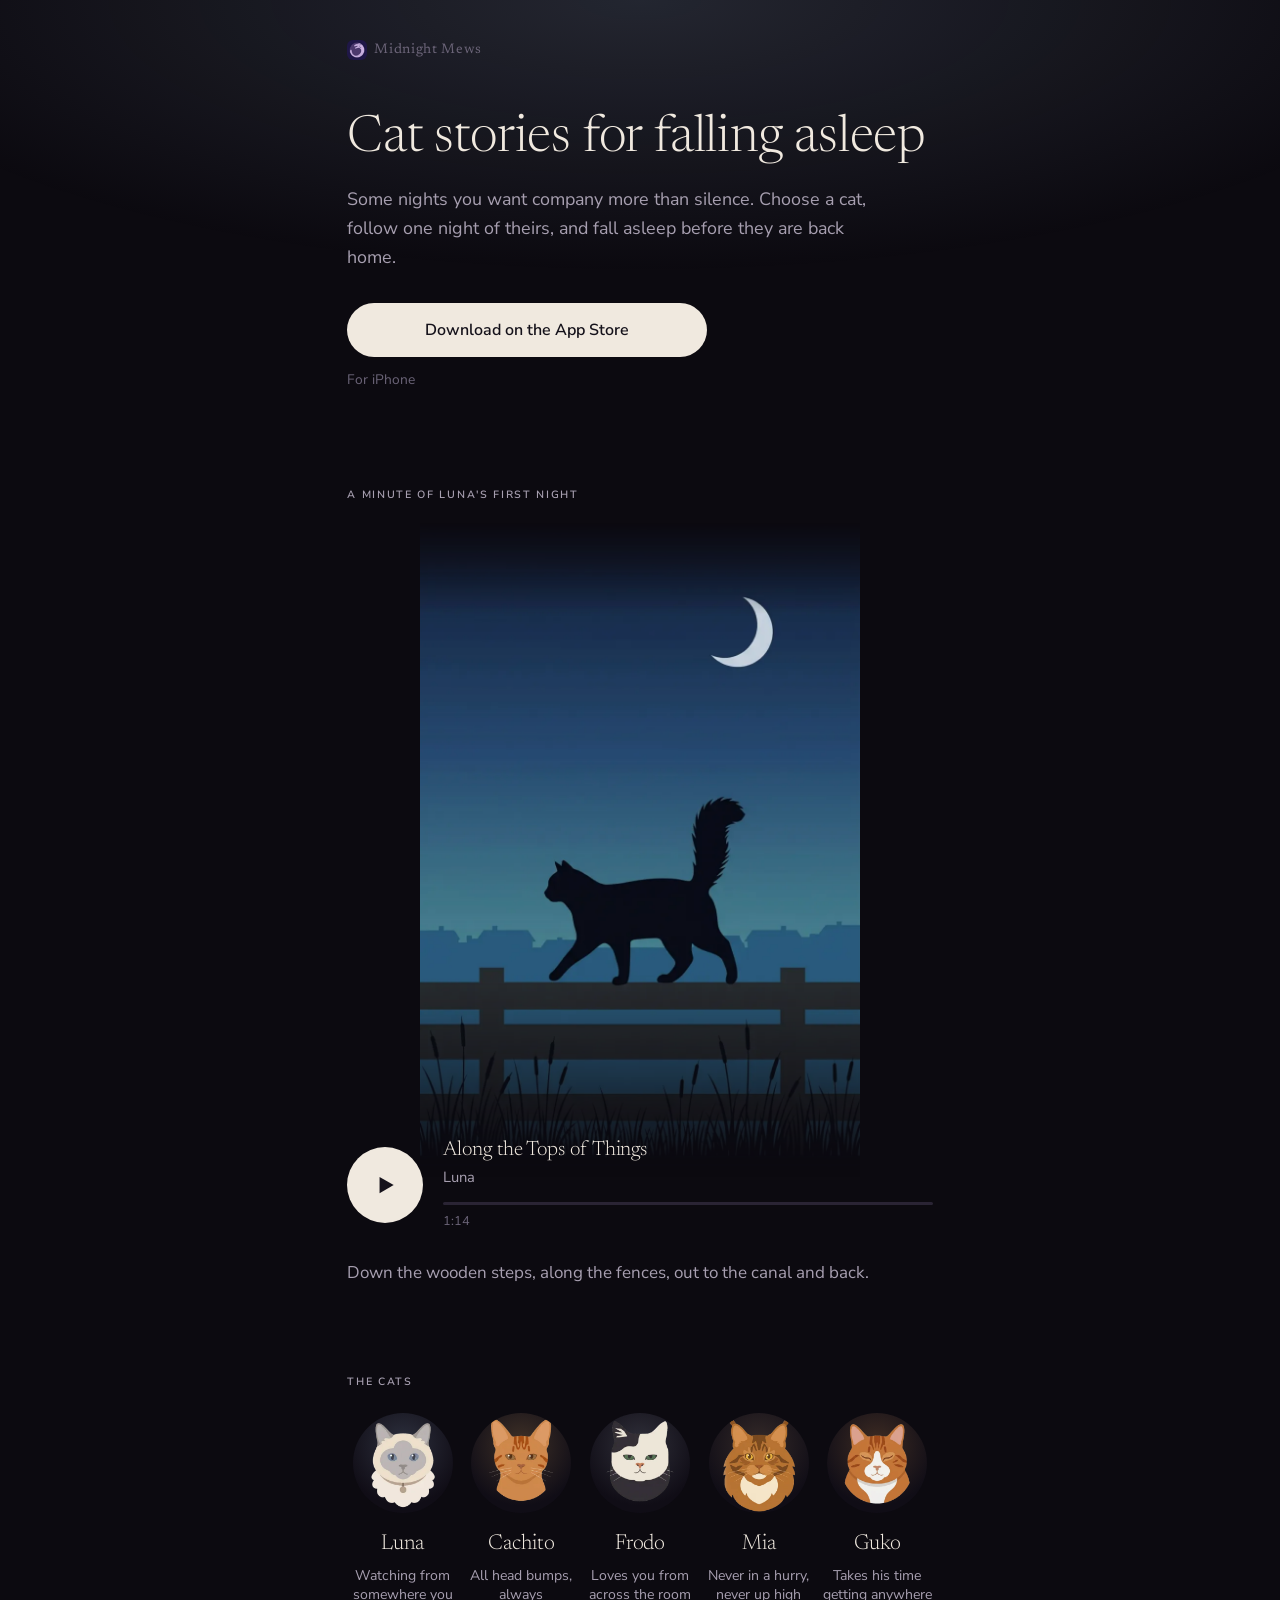
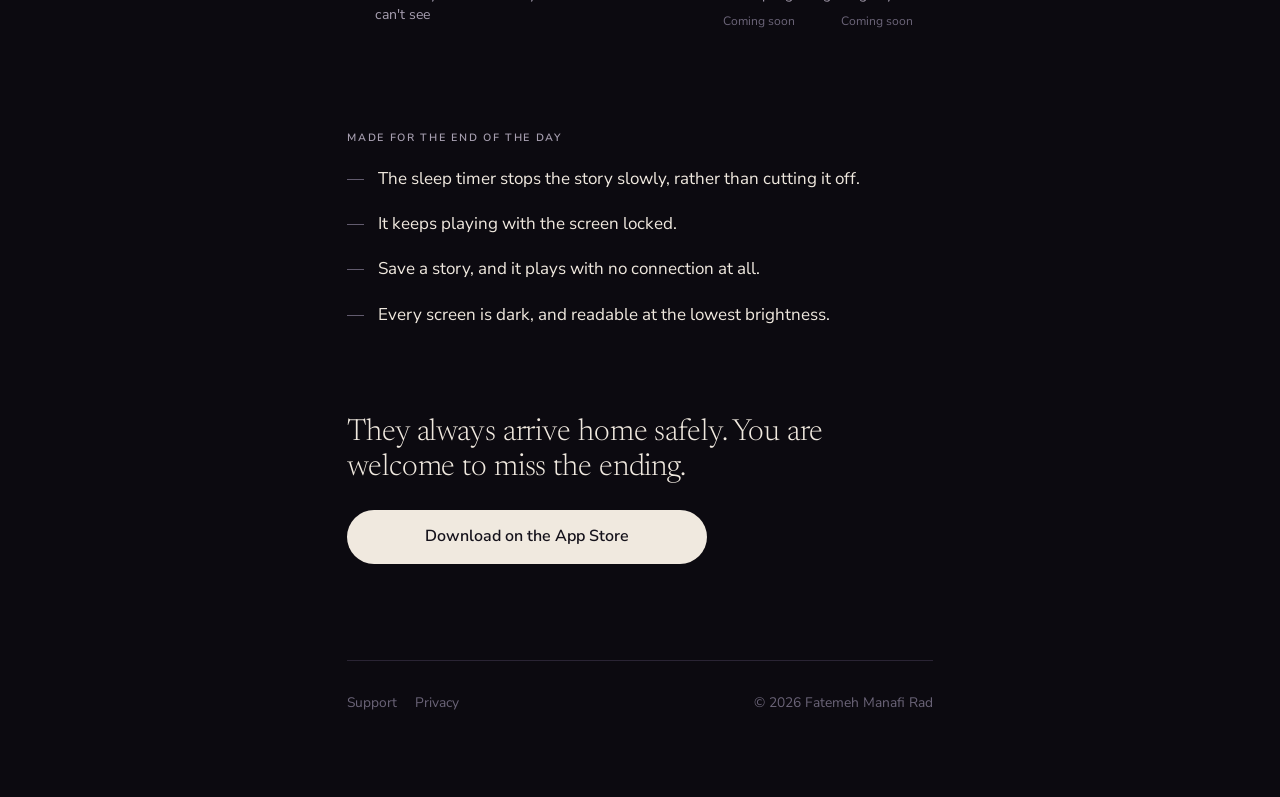
==== index.html @ eed3bb7d "Landing page for Midnight Mews Source lives in the app repo under site/landing/; this repo only publ" ====
<!doctype html>
<html lang="en">
<head>
<meta charset="utf-8">
<meta name="viewport" content="width=device-width, initial-scale=1, viewport-fit=cover">
<title>Midnight Mews · Cat stories for falling asleep</title>
<meta name="description" content="Narrated stories for falling asleep. Choose a cat, follow one night of theirs, and fall asleep before they are back home. For iPhone.">
<meta name="color-scheme" content="dark">
<meta name="theme-color" content="#0C0A10">

<!-- Safari on iPhone shows its own "Open / Get" banner for the app. -->
<meta name="apple-itunes-app" content="app-id=6811593033">


<link rel="canonical" href="https://midnightmeows.app/">
<meta property="og:type" content="website">
<meta property="og:site_name" content="Midnight Mews">
<meta property="og:title" content="Midnight Mews · Cat stories for falling asleep">
<meta property="og:description" content="Choose a cat, follow one night of theirs, and fall asleep before they are back home.">
<meta property="og:url" content="https://midnightmeows.app/">
<meta property="og:image" content="https://midnightmeows.app/assets/og.jpg">
<meta property="og:image:width" content="1200">
<meta property="og:image:height" content="630">
<meta name="twitter:card" content="summary_large_image">

<link rel="icon" type="image/png" sizes="32x32" href="assets/icon-32.png">
<link rel="apple-touch-icon" href="assets/icon-180.png">
<link rel="preload" href="assets/fonts/Newsreader.woff2" as="font" type="font/woff2" crossorigin>

<script type="application/ld+json">
{
  "@context": "https://schema.org",
  "@type": "MobileApplication",
  "name": "Midnight Mews",
  "operatingSystem": "iOS",
  "applicationCategory": "LifestyleApplication",
  "description": "Narrated stories for falling asleep, each one a night in a cat's life.",
  "downloadUrl": "https://apps.apple.com/app/id6811593033",
  "offers": { "@type": "Offer", "price": "0", "priceCurrency": "USD" }
}
</script>

<style>
  /* Fonts are self-hosted (Latin subset of assets/fonts/), so the page makes
     no third-party requests at all. */
  @font-face {
    font-family: "Newsreader"; src: url("assets/fonts/Newsreader.woff2") format("woff2");
    font-weight: 200 800; font-style: normal; font-display: swap;
  }
  @font-face {
    font-family: "Nunito Sans"; src: url("assets/fonts/NunitoSans.woff2") format("woff2");
    font-weight: 200 1000; font-style: normal; font-display: swap;
  }

  /* Tokens mirror lib/core/theme/colors.dart. Dark only, like the app. */
  :root {
    --bg: #0C0A10; --sheet: #171420; --hairline: #2A2434; --well: #100D16;
    --text: #F0E9DF; --dim: #A79FB0; --faint: #6B6478; --on-cream: #15121B;
    --glow: #8FA6C4; /* Luna; follows the cat in focus */
    --ease: ease;
  }
  * { box-sizing: border-box; }
  html { -webkit-text-size-adjust: 100%; background: var(--bg); }
  body {
    margin: 0; background: var(--bg); color: var(--text);
    font: 400 17px/1.6 "Nunito Sans", system-ui, sans-serif;
    -webkit-font-smoothing: antialiased; overflow-x: hidden;
  }
  /* The accent wash at the top of every screen in the app. */
  .wash {
    position: fixed; inset: 0 0 auto 0; height: 70vh; pointer-events: none; z-index: 0;
    background: radial-gradient(90% 60% at 50% 0%, color-mix(in srgb, var(--glow) 18%, transparent) 0%, transparent 72%);
    transition: background .7s var(--ease);
  }
  main { position: relative; z-index: 1; max-width: 640px; margin: 0 auto; padding: 28px 1.7rem 72px; }
  a { color: inherit; }
  a:focus-visible, button:focus-visible { outline: 2px solid var(--glow); outline-offset: 4px; border-radius: 100px; }

  .serif { font-family: "Newsreader", Georgia, serif; font-weight: 300; letter-spacing: -0.004em; }
  .micro {
    font-size: .66rem; text-transform: uppercase; letter-spacing: .16em;
    color: var(--dim); margin: 0 0 18px; font-weight: 600;
  }

  .wordmark { display: inline-flex; align-items: center; gap: 7px; color: var(--faint); text-decoration: none;
    font-family: "Newsreader", Georgia, serif; font-size: 13.8px; letter-spacing: .05em; min-height: 44px; }
  .wordmark img { width: 20px; height: 20px; border-radius: 6px; }

  /* Hero */
  .hero { padding: 40px 0 8px; }
  h1 { font-size: clamp(2.3rem, 9vw, 3.2rem); line-height: 1.08; margin: 0 0 18px; }
  .lede { color: var(--dim); font-size: 1.12rem; max-width: 30em; margin: 0 0 32px; }

  .primary {
    display: flex; align-items: center; justify-content: center; width: 100%; max-width: 360px;
    min-height: 54px; padding: 0 28px; border-radius: 100px; background: var(--text); color: var(--on-cream);
    font-weight: 600; font-size: 1rem; text-decoration: none; transition: opacity .3s var(--ease);
  }
  .primary:active { opacity: .72; }
  .note { color: var(--faint); font-size: .86rem; margin: 12px 0 0; }

  /* Listen */
  section { margin-top: 88px; }
  .scene { position: relative; margin: 0 -1.7rem; }
  .scene img { display: block; width: 100%; height: auto; aspect-ratio: 848 / 1264; object-fit: cover; opacity: .92;
    -webkit-mask-image: linear-gradient(to bottom, transparent 0%, #000 14%, #000 70%, transparent 100%);
            mask-image: linear-gradient(to bottom, transparent 0%, #000 14%, #000 70%, transparent 100%); }
  @media (min-width: 640px) { .scene { margin: 0 auto; max-width: 440px; } .player { margin-top: 24px; } }

  .player { display: flex; align-items: center; gap: 20px; margin-top: -40px; position: relative; }
  .play {
    flex: none; width: 76px; height: 76px; border-radius: 50%; border: 0; cursor: pointer;
    background: var(--text); color: var(--on-cream); display: grid; place-items: center;
    transition: opacity .3s var(--ease); -webkit-tap-highlight-color: transparent;
  }
  .play:active { opacity: .72; }
  .play svg { width: 26px; height: 26px; }
  .play .i-pause { display: none; }
  .play[aria-pressed="true"] .i-play { display: none; }
  .play[aria-pressed="true"] .i-pause { display: block; }
  .meta { min-width: 0; flex: 1; }
  .story-title { font-size: 1.3rem; line-height: 1.25; margin: 0; }
  .story-cat { color: var(--dim); font-size: .92rem; margin: 2px 0 12px; }
  .track { height: 3px; background: var(--hairline); border-radius: 100px; overflow: hidden; }
  .track span { display: block; height: 100%; width: 0; background: var(--glow); transition: background .7s var(--ease); }
  .time { color: var(--faint); font-size: .8rem; margin-top: 6px; font-variant-numeric: tabular-nums; }
  .blurb { color: var(--dim); margin: 28px 0 0; }

  /* Cats — a snap row, never a grid, like the Gallery */
  .cats {
    display: flex; gap: 8px; overflow-x: auto; scroll-snap-type: x mandatory; margin: 0 -1.7rem;
    padding: 4px 1.7rem 12px; scrollbar-width: none; list-style: none;
  }
  .cats::-webkit-scrollbar { display: none; }
  .cat { flex: none; width: 150px; scroll-snap-align: start; text-align: center; outline: none; }
  .portrait {
    --c: var(--glow); width: 130px; height: 130px; margin: 0 auto 14px; border-radius: 50%;
    display: grid; place-items: center; overflow: hidden;
    background: radial-gradient(circle at 50% 32%, color-mix(in srgb, var(--c) 24%, var(--well)) 0%, var(--well) 72%);
  }
  .portrait img { width: 100%; height: 100%; object-fit: contain; }
  .cat h3 { font-size: 1.35rem; margin: 0 0 4px; }
  .cat p { color: var(--dim); font-size: .88rem; line-height: 1.4; margin: 0; }
  .cat .soon { color: var(--faint); font-size: .76rem; margin-top: 8px; }
  /* Wide enough for all five: no scrolling row to hide one off the edge. */
  @media (min-width: 700px) {
    .cats { margin: 0; padding: 4px 0 12px; justify-content: space-between; }
    .cat { flex: 1 1 0; width: auto; min-width: 0; }
    .portrait { width: 100px; height: 100px; }
  }

  /* For the end of the day */
  .quiet { list-style: none; margin: 0; padding: 0; }
  .quiet li { display: flex; gap: 14px; color: var(--text); margin: 0 0 18px; }
  .quiet li::before { content: "—"; color: var(--faint); flex: none; }

  .closing { text-align: left; }
  .closing h2 { font-size: 1.9rem; line-height: 1.15; margin: 0 0 24px; }

  footer {
    margin-top: 96px; padding-top: 20px; border-top: 1px solid var(--hairline);
    color: var(--faint); font-size: .86rem; display: flex; flex-wrap: wrap; gap: 4px 18px;
  }
  footer a { text-decoration: none; min-height: 44px; display: inline-flex; align-items: center; }
  footer a:hover { color: var(--dim); }
  footer .copy { margin-left: auto; min-height: 44px; display: inline-flex; align-items: center; }

  /* Screen entrance: fade + 8px rise */
  .rise { animation: rise .45s var(--ease) both; }
  .rise.d1 { animation-delay: .08s; } .rise.d2 { animation-delay: .16s; }
  @keyframes rise { from { opacity: 0; transform: translateY(8px); } to { opacity: 1; transform: none; } }
  @media (prefers-reduced-motion: reduce) {
    *, *::before, *::after { animation: none !important; transition: none !important; }
  }
  .sr { position: absolute; width: 1px; height: 1px; overflow: hidden; clip: rect(0 0 0 0); white-space: nowrap; }
</style>
</head>
<body>
<div class="wash" aria-hidden="true"></div>
<main>
  <a class="wordmark" href="./"><img src="assets/icon-32.png" alt="">Midnight Mews</a>

  <header class="hero">
    <h1 class="serif rise">Cat stories for falling asleep</h1>
    <p class="lede rise d1">Some nights you want company more than silence. Choose a cat, follow one night of theirs, and fall asleep before they are back home.</p>
    <!-- Campaign link: add the provider token from App Store Connect
         (pt=…) so App Analytics can count installs from this page. -->
    <a class="primary rise d2" href="https://apps.apple.com/app/id6811593033?ct=site">Download on the App Store</a>
    <p class="note rise d2">For iPhone</p>
  </header>

  <section aria-labelledby="listen-h">
    <p class="micro" id="listen-h">A minute of Luna's first night</p>
    <div class="scene"><img src="assets/scene-luna.webp" width="848" height="1264" alt="Night over a canal, fences and rooftops in blue moonlight." loading="lazy"></div>
    <div class="player">
      <button class="play" type="button" aria-pressed="false" aria-label="Play a minute of Along the Tops of Things">
        <svg class="i-play" viewBox="0 0 24 24" aria-hidden="true"><path d="M7 4.5v15l13-7.5z" fill="currentColor"/></svg>
        <svg class="i-pause" viewBox="0 0 24 24" aria-hidden="true"><path d="M6.5 4.5h4v15h-4zM13.5 4.5h4v15h-4z" fill="currentColor"/></svg>
      </button>
      <div class="meta">
        <p class="story-title serif">Along the Tops of Things</p>
        <p class="story-cat">Luna</p>
        <div class="track" aria-hidden="true"><span></span></div>
        <div class="time" aria-hidden="true">1:14</div>
      </div>
    </div>
    <p class="blurb">Down the wooden steps, along the fences, out to the canal and back.</p>
    <!-- preload="none": nothing downloads until someone presses play. -->
    <audio src="assets/luna-sample.mp3" preload="none"></audio>
  </section>

  <section aria-labelledby="cats-h">
    <p class="micro" id="cats-h">The cats</p>
    <ul class="cats">
      <li class="cat" tabindex="0" data-accent="#8FA6C4">
        <div class="portrait" style="--c:#8FA6C4"><img src="assets/cats/luna.webp" alt="" loading="lazy"></div>
        <h3 class="serif">Luna</h3><p>Watching from somewhere you can't see</p>
      </li>
      <li class="cat" tabindex="0" data-accent="#E0A85C">
        <div class="portrait" style="--c:#E0A85C"><img src="assets/cats/cachito.webp" alt="" loading="lazy"></div>
        <h3 class="serif">Cachito</h3><p>All head bumps, always</p>
      </li>
      <li class="cat" tabindex="0" data-accent="#9AA3B0">
        <div class="portrait" style="--c:#9AA3B0"><img src="assets/cats/frodo.webp" alt="" loading="lazy"></div>
        <h3 class="serif">Frodo</h3><p>Loves you from across the room</p>
      </li>
      <li class="cat" tabindex="0" data-accent="#B08A63">
        <div class="portrait" style="--c:#B08A63"><img src="assets/cats/mia.webp" alt="" loading="lazy"></div>
        <h3 class="serif">Mia</h3><p>Never in a hurry, never up high</p>
        <p class="soon">Coming soon</p>
      </li>
      <li class="cat" tabindex="0" data-accent="#D9924A">
        <div class="portrait" style="--c:#D9924A"><img src="assets/cats/guko.webp" alt="" loading="lazy"></div>
        <h3 class="serif">Guko</h3><p>Takes his time getting anywhere</p>
        <p class="soon">Coming soon</p>
      </li>
    </ul>
  </section>

  <section aria-labelledby="day-h">
    <p class="micro" id="day-h">Made for the end of the day</p>
    <ul class="quiet">
      <li>The sleep timer stops the story slowly, rather than cutting it off.</li>
      <li>It keeps playing with the screen locked.</li>
      <li>Save a story, and it plays with no connection at all.</li>
      <li>Every screen is dark, and readable at the lowest brightness.</li>
    </ul>
  </section>

  <section class="closing">
    <h2 class="serif">They always arrive home safely. You are welcome to miss the ending.</h2>
    <a class="primary" href="https://apps.apple.com/app/id6811593033?ct=site-end">Download on the App Store</a>
  </section>

  <footer>
    <a href="https://hoseinz3.github.io/midnightmews/">Support</a>
    <a href="https://hoseinz3.github.io/midnightmews/privacy/">Privacy</a>
    <span class="copy">© 2026 Fatemeh Manafi Rad</span>
  </footer>
</main>

<script>
  // The sample player. Nothing plays until the button is pressed.
  (function () {
    var audio = document.querySelector('audio');
    var btn = document.querySelector('.play');
    var bar = document.querySelector('.track span');
    var time = document.querySelector('.time');
    var total = 74;
    function fmt(s) { s = Math.max(0, Math.round(s)); return Math.floor(s / 60) + ':' + String(s % 60).padStart(2, '0'); }
    function set(playing) {
      btn.setAttribute('aria-pressed', playing ? 'true' : 'false');
      btn.setAttribute('aria-label', (playing ? 'Pause' : 'Play') + ' a minute of Along the Tops of Things');
    }
    btn.addEventListener('click', function () {
      if (audio.paused) { audio.play().catch(function () { set(false); }); } else { audio.pause(); }
    });
    audio.addEventListener('play', function () { set(true); });
    audio.addEventListener('pause', function () { set(false); });
    audio.addEventListener('ended', function () { audio.currentTime = 0; set(false); });
    audio.addEventListener('timeupdate', function () {
      var d = audio.duration || total;
      bar.style.width = (audio.currentTime / d * 100) + '%';
      time.textContent = audio.currentTime > 0 ? '-' + fmt(d - audio.currentTime) : fmt(d);
    });
  })();

  // The page's accent follows whichever cat is in focus, like the Gallery.
  (function () {
    var root = document.documentElement;
    document.querySelectorAll('.cat').forEach(function (el) {
      function on() { root.style.setProperty('--glow', el.dataset.accent); }
      el.addEventListener('mouseenter', on);
      el.addEventListener('focus', on);
      el.addEventListener('touchstart', on, { passive: true });
    });
  })();
</script>
</body>
</html>
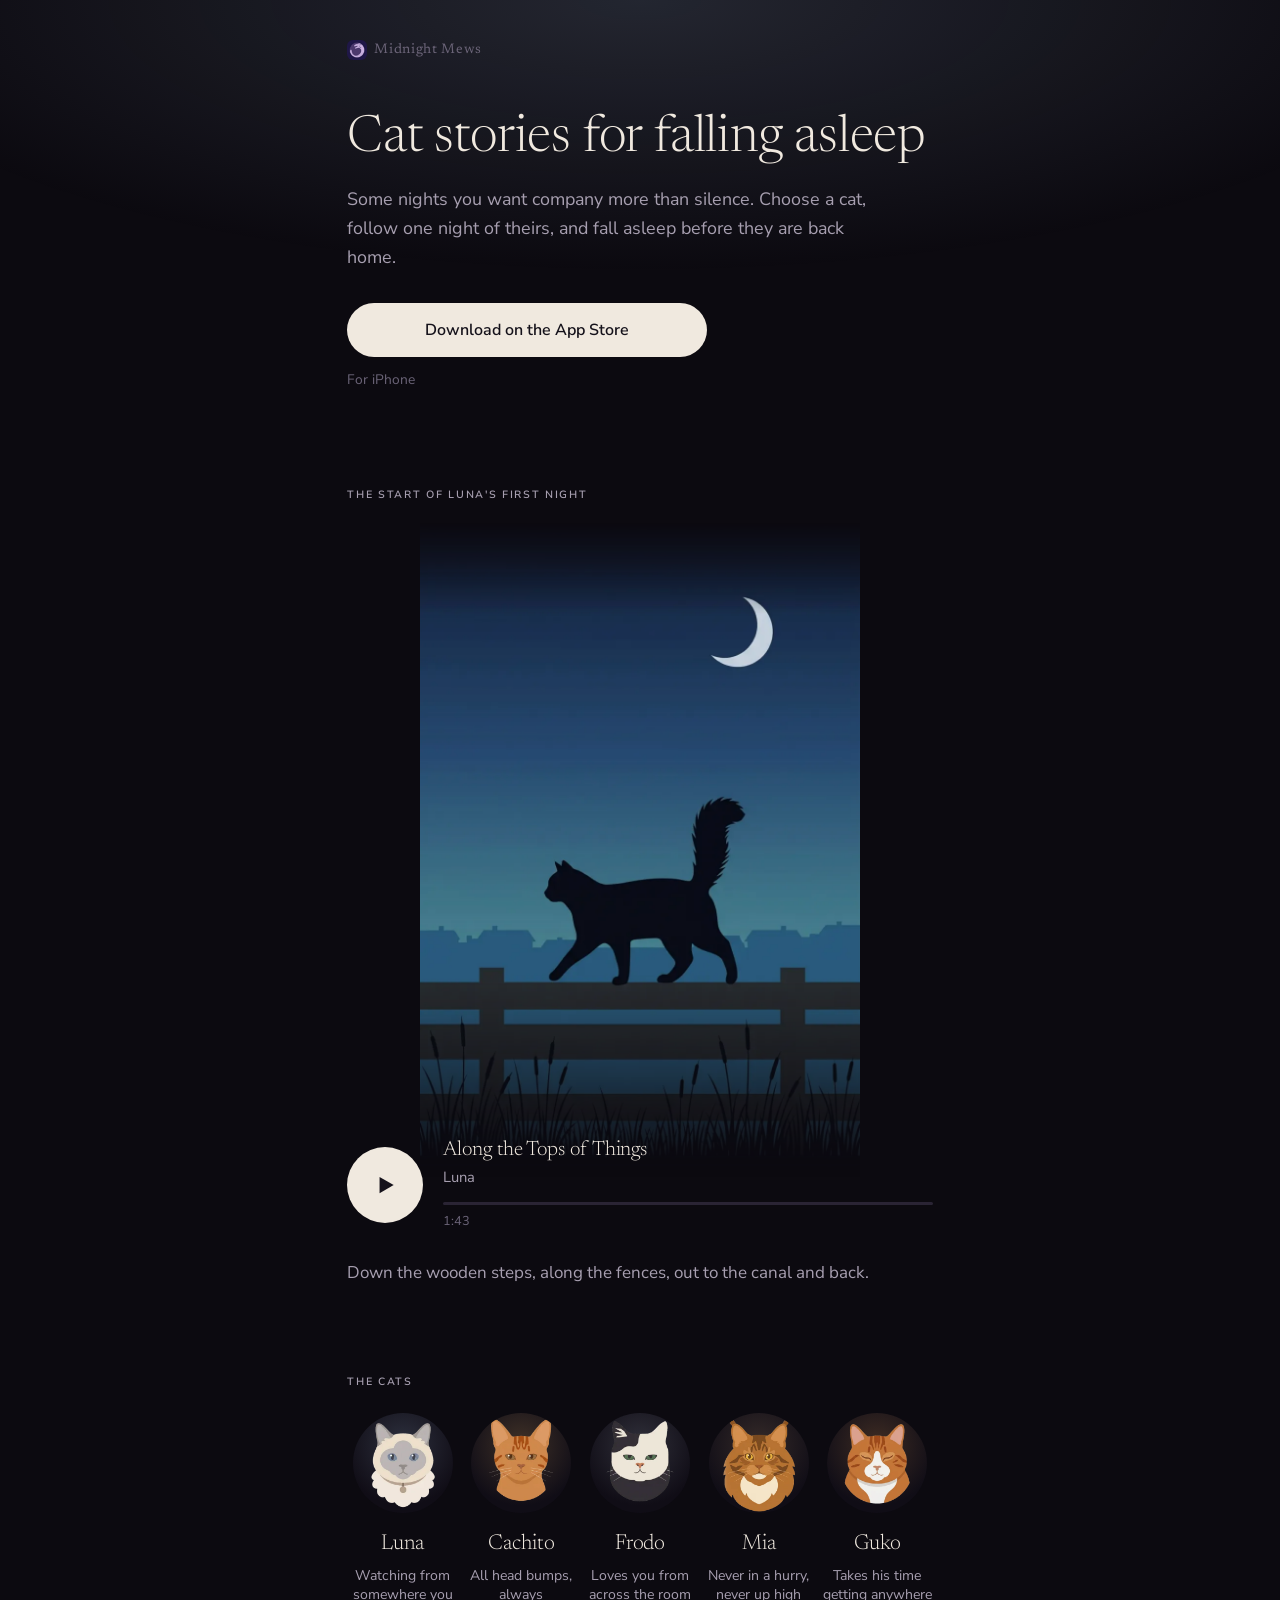
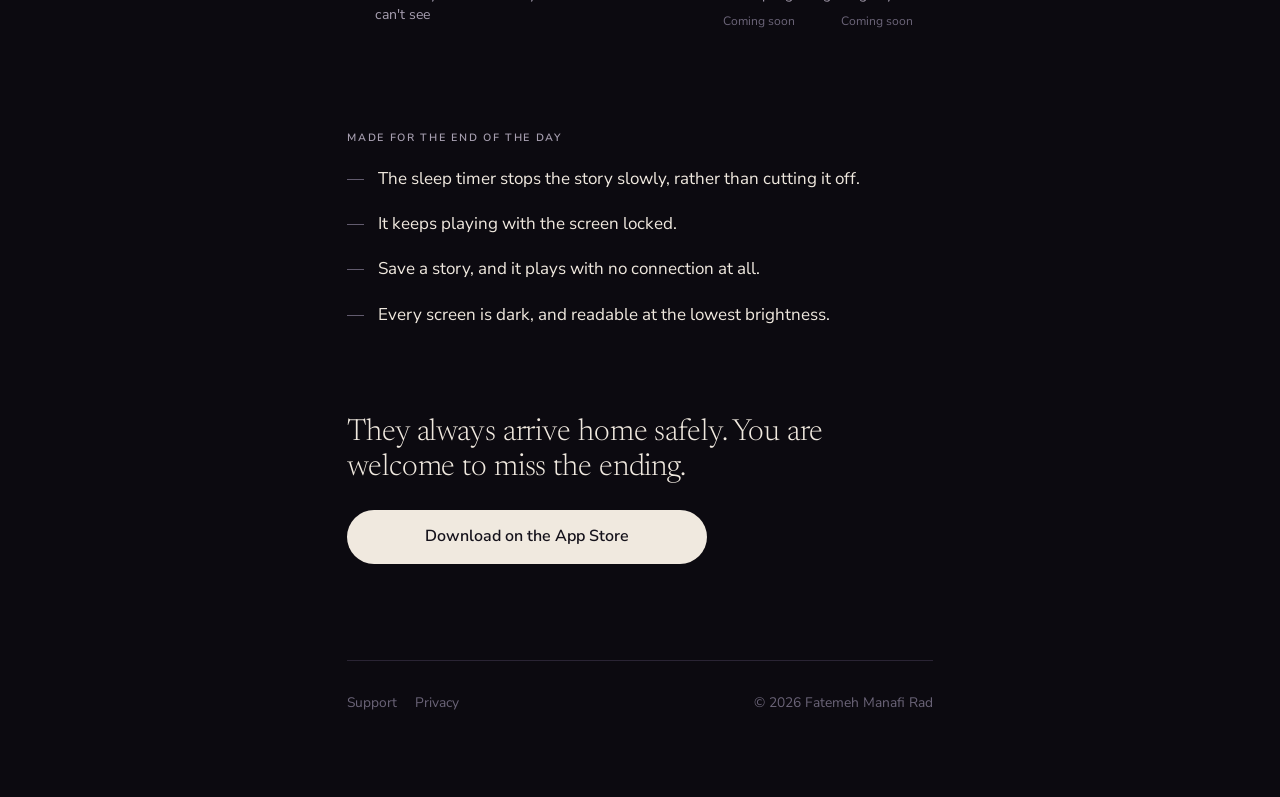
==== commit c1f1504f: "Publish from midnightmeows 26b1bc2" ====
--- a/index.html
+++ b/index.html
@@ -190,10 +190,10 @@
   </header>
 
   <section aria-labelledby="listen-h">
-    <p class="micro" id="listen-h">A minute of Luna's first night</p>
+    <p class="micro" id="listen-h">The start of Luna's first night</p>
     <div class="scene"><img src="assets/scene-luna.webp" width="848" height="1264" alt="Night over a canal, fences and rooftops in blue moonlight." loading="lazy"></div>
     <div class="player">
-      <button class="play" type="button" aria-pressed="false" aria-label="Play a minute of Along the Tops of Things">
+      <button class="play" type="button" aria-pressed="false" aria-label="Play the start of Along the Tops of Things">
         <svg class="i-play" viewBox="0 0 24 24" aria-hidden="true"><path d="M7 4.5v15l13-7.5z" fill="currentColor"/></svg>
         <svg class="i-pause" viewBox="0 0 24 24" aria-hidden="true"><path d="M6.5 4.5h4v15h-4zM13.5 4.5h4v15h-4z" fill="currentColor"/></svg>
       </button>
@@ -201,7 +201,7 @@
         <p class="story-title serif">Along the Tops of Things</p>
         <p class="story-cat">Luna</p>
         <div class="track" aria-hidden="true"><span></span></div>
-        <div class="time" aria-hidden="true">1:14</div>
+        <div class="time" aria-hidden="true">1:43</div>
       </div>
     </div>
     <p class="blurb">Down the wooden steps, along the fences, out to the canal and back.</p>
@@ -253,8 +253,8 @@
   </section>
 
   <footer>
-    <a href="https://hoseinz3.github.io/midnightmews/">Support</a>
-    <a href="https://hoseinz3.github.io/midnightmews/privacy/">Privacy</a>
+    <a href="/support/">Support</a>
+    <a href="/privacy/">Privacy</a>
     <span class="copy">© 2026 Fatemeh Manafi Rad</span>
   </footer>
 </main>
@@ -266,11 +266,11 @@
     var btn = document.querySelector('.play');
     var bar = document.querySelector('.track span');
     var time = document.querySelector('.time');
-    var total = 74;
+    var total = 103;
     function fmt(s) { s = Math.max(0, Math.round(s)); return Math.floor(s / 60) + ':' + String(s % 60).padStart(2, '0'); }
     function set(playing) {
       btn.setAttribute('aria-pressed', playing ? 'true' : 'false');
-      btn.setAttribute('aria-label', (playing ? 'Pause' : 'Play') + ' a minute of Along the Tops of Things');
+      btn.setAttribute('aria-label', (playing ? 'Pause' : 'Play') + ' the start of Along the Tops of Things');
     }
     btn.addEventListener('click', function () {
       if (audio.paused) { audio.play().catch(function () { set(false); }); } else { audio.pause(); }
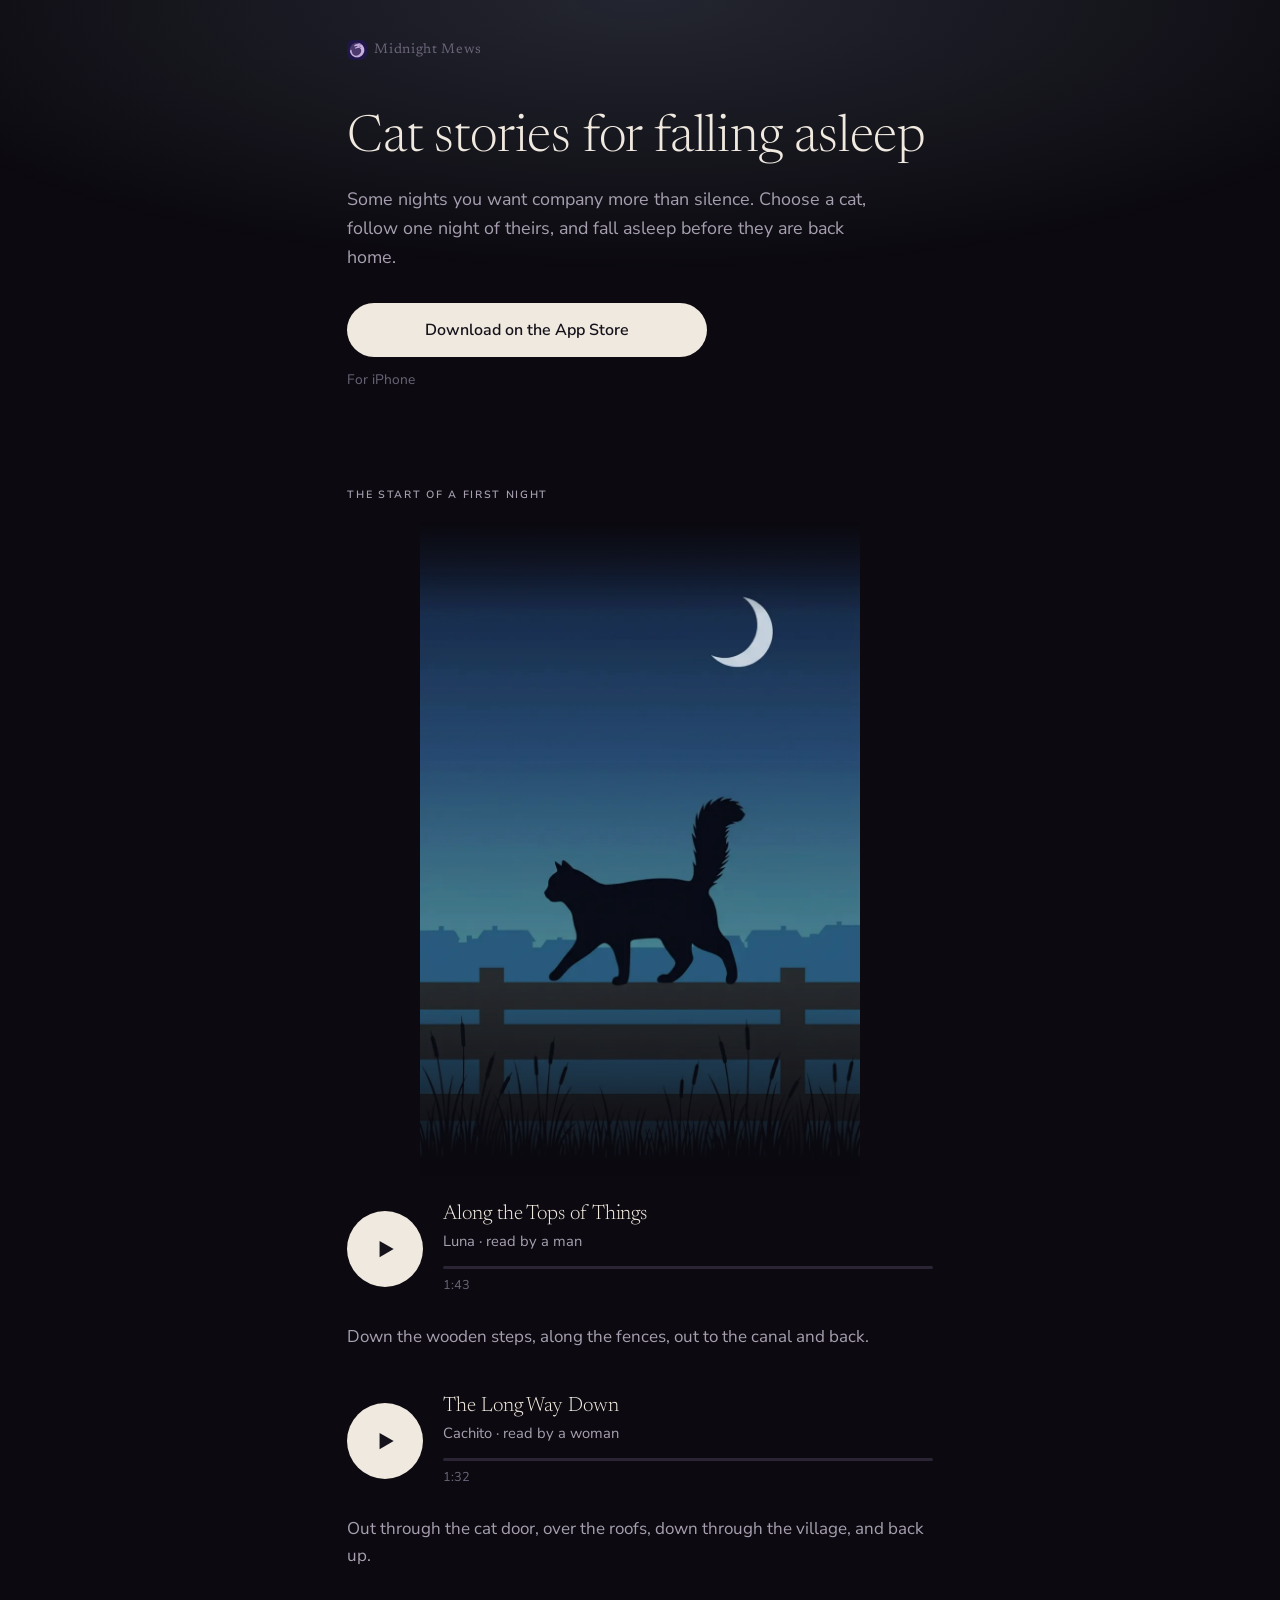
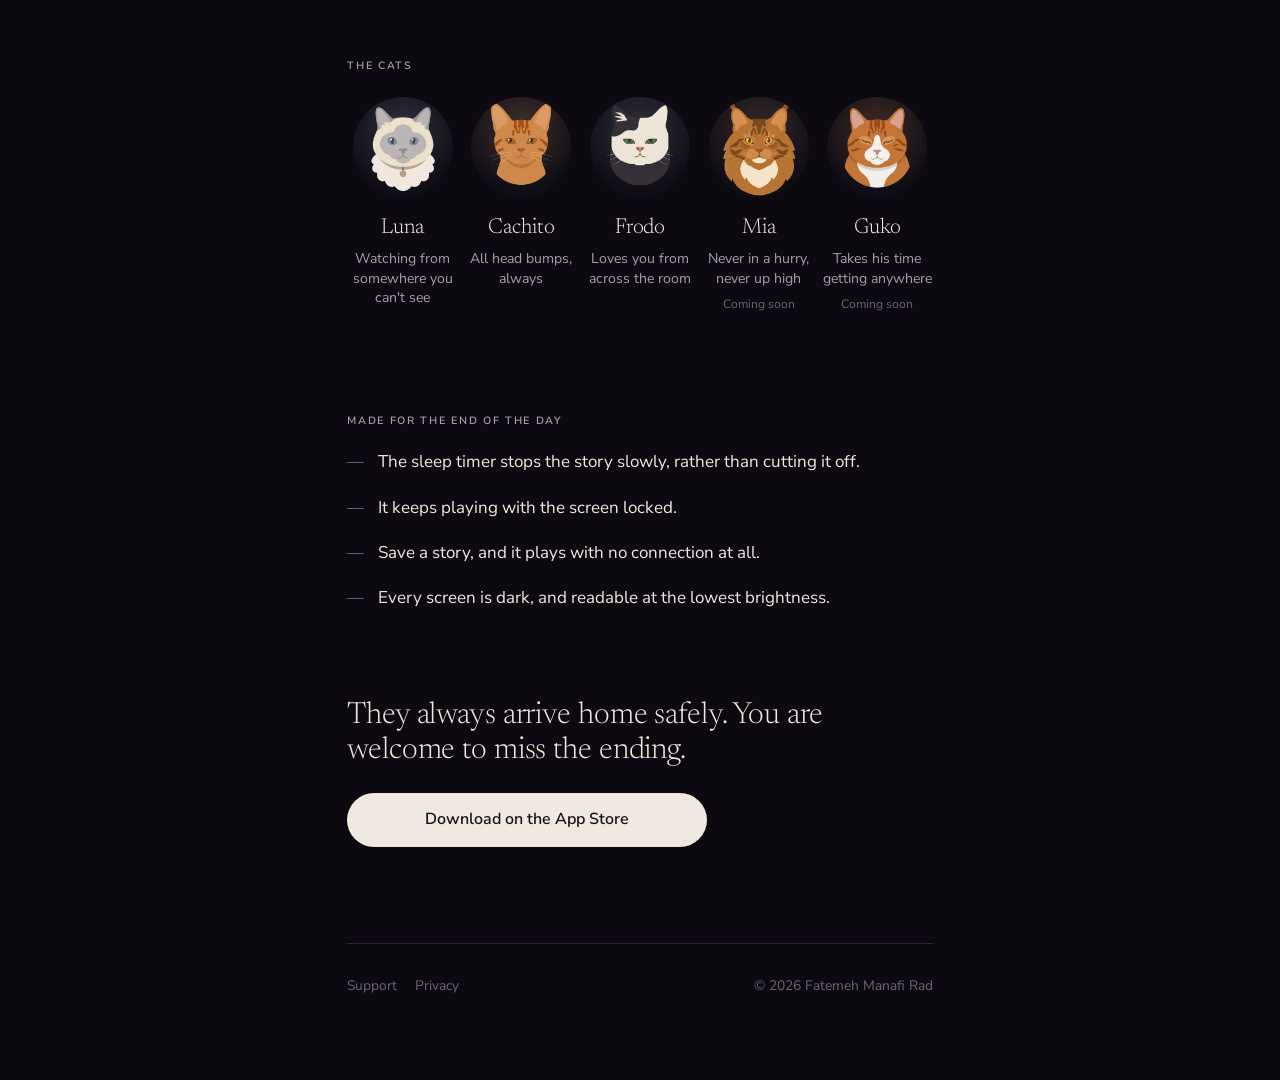
==== commit 3eb974d0: "Publish from midnightmeows 26b1bc2" ====
--- a/index.html
+++ b/index.html
@@ -102,12 +102,17 @@
   /* Listen */
   section { margin-top: 88px; }
   .scene { position: relative; margin: 0 -1.7rem; }
-  .scene img { display: block; width: 100%; height: auto; aspect-ratio: 848 / 1264; object-fit: cover; opacity: .92;
+  .scene { display: grid; }
+  .scene img { grid-area: 1 / 1; display: block; width: 100%; height: auto; aspect-ratio: 848 / 1264; object-fit: cover; opacity: 0;
+    transition: opacity .7s var(--ease);
     -webkit-mask-image: linear-gradient(to bottom, transparent 0%, #000 14%, #000 70%, transparent 100%);
             mask-image: linear-gradient(to bottom, transparent 0%, #000 14%, #000 70%, transparent 100%); }
-  @media (min-width: 640px) { .scene { margin: 0 auto; max-width: 440px; } .player { margin-top: 24px; } }
-
-  .player { display: flex; align-items: center; gap: 20px; margin-top: -40px; position: relative; }
+  .scene img.on { opacity: .92; }
+
+  .player { display: flex; align-items: center; gap: 20px; position: relative; }
+  .scene + .listen .player { margin-top: -40px; }
+  .listen + .listen { margin-top: 44px; }
+  @media (min-width: 640px) { .scene { margin: 0 auto; max-width: 440px; } .scene + .listen .player { margin-top: 24px; } }
   .play {
     flex: none; width: 76px; height: 76px; border-radius: 50%; border: 0; cursor: pointer;
     background: var(--text); color: var(--on-cream); display: grid; place-items: center;
@@ -190,23 +195,45 @@
   </header>
 
   <section aria-labelledby="listen-h">
-    <p class="micro" id="listen-h">The start of Luna's first night</p>
-    <div class="scene"><img src="assets/scene-luna.webp" width="848" height="1264" alt="Night over a canal, fences and rooftops in blue moonlight." loading="lazy"></div>
-    <div class="player">
-      <button class="play" type="button" aria-pressed="false" aria-label="Play the start of Along the Tops of Things">
-        <svg class="i-play" viewBox="0 0 24 24" aria-hidden="true"><path d="M7 4.5v15l13-7.5z" fill="currentColor"/></svg>
-        <svg class="i-pause" viewBox="0 0 24 24" aria-hidden="true"><path d="M6.5 4.5h4v15h-4zM13.5 4.5h4v15h-4z" fill="currentColor"/></svg>
-      </button>
-      <div class="meta">
-        <p class="story-title serif">Along the Tops of Things</p>
-        <p class="story-cat">Luna</p>
-        <div class="track" aria-hidden="true"><span></span></div>
-        <div class="time" aria-hidden="true">1:43</div>
+    <p class="micro" id="listen-h">The start of a first night</p>
+    <!-- The scene shows whichever cat was played last. -->
+    <div class="scene">
+      <img data-cat="luna" class="on" src="assets/scene-luna.webp" width="848" height="1264" alt="Night over a canal, fences and rooftops in blue moonlight." loading="lazy">
+      <img data-cat="cachito" src="assets/scene-cachito.webp" width="848" height="1264" alt="A cat walking through long grass in front of a low moon, rooftops behind." loading="lazy">
+    </div>
+    <!-- preload="none": nothing downloads until someone presses play. -->
+    <div class="listen" data-cat="luna" data-accent="#8FA6C4" data-total="103">
+      <div class="player">
+        <button class="play" type="button" aria-pressed="false" data-label="the start of Along the Tops of Things, read by a man" aria-label="Play the start of Along the Tops of Things, read by a man">
+          <svg class="i-play" viewBox="0 0 24 24" aria-hidden="true"><path d="M7 4.5v15l13-7.5z" fill="currentColor"/></svg>
+          <svg class="i-pause" viewBox="0 0 24 24" aria-hidden="true"><path d="M6.5 4.5h4v15h-4zM13.5 4.5h4v15h-4z" fill="currentColor"/></svg>
+        </button>
+        <div class="meta">
+          <p class="story-title serif">Along the Tops of Things</p>
+          <p class="story-cat">Luna · read by a man</p>
+          <div class="track" aria-hidden="true"><span></span></div>
+          <div class="time" aria-hidden="true">1:43</div>
+        </div>
       </div>
+      <p class="blurb">Down the wooden steps, along the fences, out to the canal and back.</p>
+      <audio src="assets/luna-sample.mp3" preload="none"></audio>
     </div>
-    <p class="blurb">Down the wooden steps, along the fences, out to the canal and back.</p>
-    <!-- preload="none": nothing downloads until someone presses play. -->
-    <audio src="assets/luna-sample.mp3" preload="none"></audio>
+    <div class="listen" data-cat="cachito" data-accent="#E0A85C" data-total="92">
+      <div class="player">
+        <button class="play" type="button" aria-pressed="false" data-label="the start of The Long Way Down, read by a woman" aria-label="Play the start of The Long Way Down, read by a woman">
+          <svg class="i-play" viewBox="0 0 24 24" aria-hidden="true"><path d="M7 4.5v15l13-7.5z" fill="currentColor"/></svg>
+          <svg class="i-pause" viewBox="0 0 24 24" aria-hidden="true"><path d="M6.5 4.5h4v15h-4zM13.5 4.5h4v15h-4z" fill="currentColor"/></svg>
+        </button>
+        <div class="meta">
+          <p class="story-title serif">The Long Way Down</p>
+          <p class="story-cat">Cachito · read by a woman</p>
+          <div class="track" aria-hidden="true"><span></span></div>
+          <div class="time" aria-hidden="true">1:32</div>
+        </div>
+      </div>
+      <p class="blurb">Out through the cat door, over the roofs, down through the village, and back up.</p>
+      <audio src="assets/cachito-sample.mp3" preload="none"></audio>
+    </div>
   </section>
 
   <section aria-labelledby="cats-h">
@@ -260,28 +287,40 @@
 </main>
 
 <script>
-  // The sample player. Nothing plays until the button is pressed.
+  // The sample players. Nothing plays until a button is pressed, and only one
+  // plays at a time. The scene and the accent follow the cat being played.
   (function () {
-    var audio = document.querySelector('audio');
-    var btn = document.querySelector('.play');
-    var bar = document.querySelector('.track span');
-    var time = document.querySelector('.time');
-    var total = 103;
+    var root = document.documentElement;
+    var listens = document.querySelectorAll('.listen');
     function fmt(s) { s = Math.max(0, Math.round(s)); return Math.floor(s / 60) + ':' + String(s % 60).padStart(2, '0'); }
-    function set(playing) {
-      btn.setAttribute('aria-pressed', playing ? 'true' : 'false');
-      btn.setAttribute('aria-label', (playing ? 'Pause' : 'Play') + ' the start of Along the Tops of Things');
-    }
-    btn.addEventListener('click', function () {
-      if (audio.paused) { audio.play().catch(function () { set(false); }); } else { audio.pause(); }
-    });
-    audio.addEventListener('play', function () { set(true); });
-    audio.addEventListener('pause', function () { set(false); });
-    audio.addEventListener('ended', function () { audio.currentTime = 0; set(false); });
-    audio.addEventListener('timeupdate', function () {
-      var d = audio.duration || total;
-      bar.style.width = (audio.currentTime / d * 100) + '%';
-      time.textContent = audio.currentTime > 0 ? '-' + fmt(d - audio.currentTime) : fmt(d);
+    listens.forEach(function (el) {
+      var audio = el.querySelector('audio');
+      var btn = el.querySelector('.play');
+      var bar = el.querySelector('.track span');
+      var time = el.querySelector('.time');
+      var total = +el.dataset.total;
+      function set(playing) {
+        btn.setAttribute('aria-pressed', playing ? 'true' : 'false');
+        btn.setAttribute('aria-label', (playing ? 'Pause ' : 'Play ') + btn.dataset.label);
+      }
+      btn.addEventListener('click', function () {
+        if (audio.paused) {
+          document.querySelectorAll('.listen audio').forEach(function (a) { if (a !== audio) a.pause(); });
+          document.querySelectorAll('.scene img').forEach(function (img) {
+            img.classList.toggle('on', img.dataset.cat === el.dataset.cat);
+          });
+          root.style.setProperty('--glow', el.dataset.accent);
+          audio.play().catch(function () { set(false); });
+        } else { audio.pause(); }
+      });
+      audio.addEventListener('play', function () { set(true); });
+      audio.addEventListener('pause', function () { set(false); });
+      audio.addEventListener('ended', function () { audio.currentTime = 0; set(false); });
+      audio.addEventListener('timeupdate', function () {
+        var d = audio.duration || total;
+        bar.style.width = (audio.currentTime / d * 100) + '%';
+        time.textContent = audio.currentTime > 0 ? '-' + fmt(d - audio.currentTime) : fmt(d);
+      });
     });
   })();
 
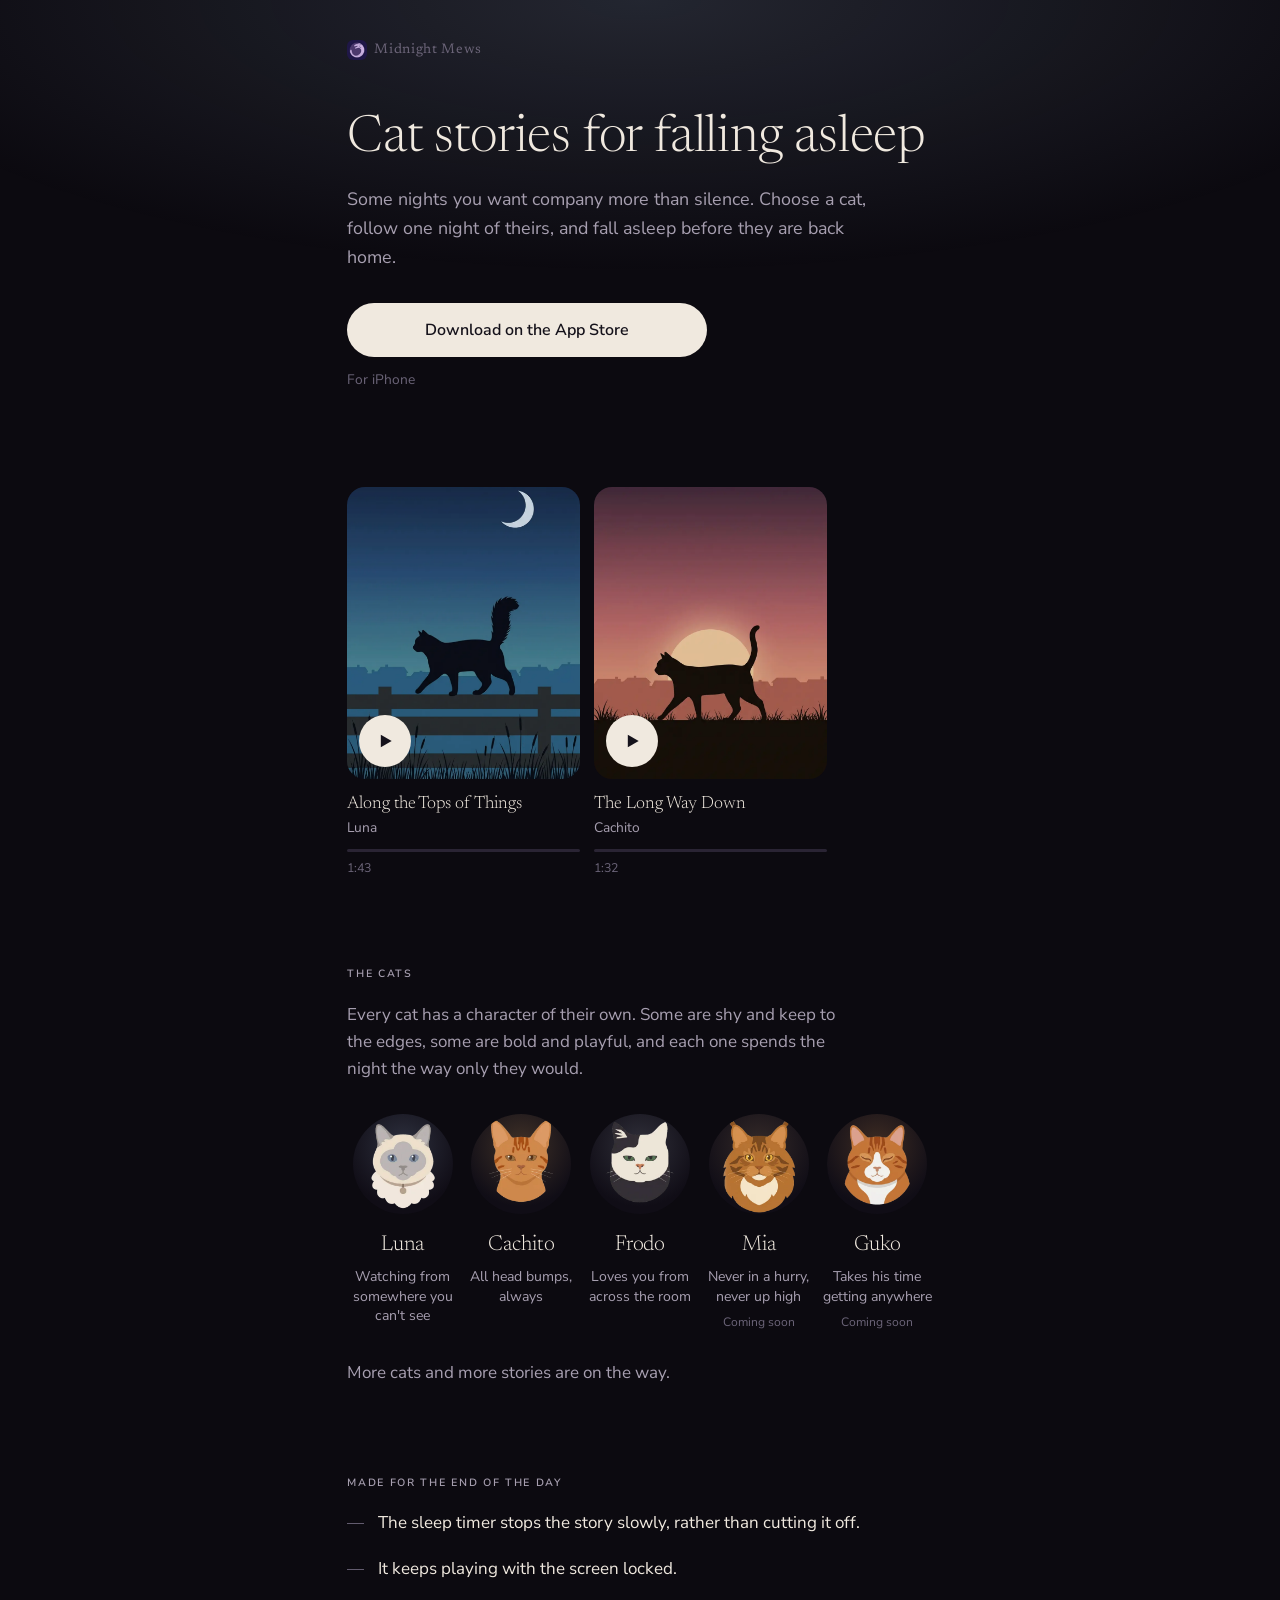
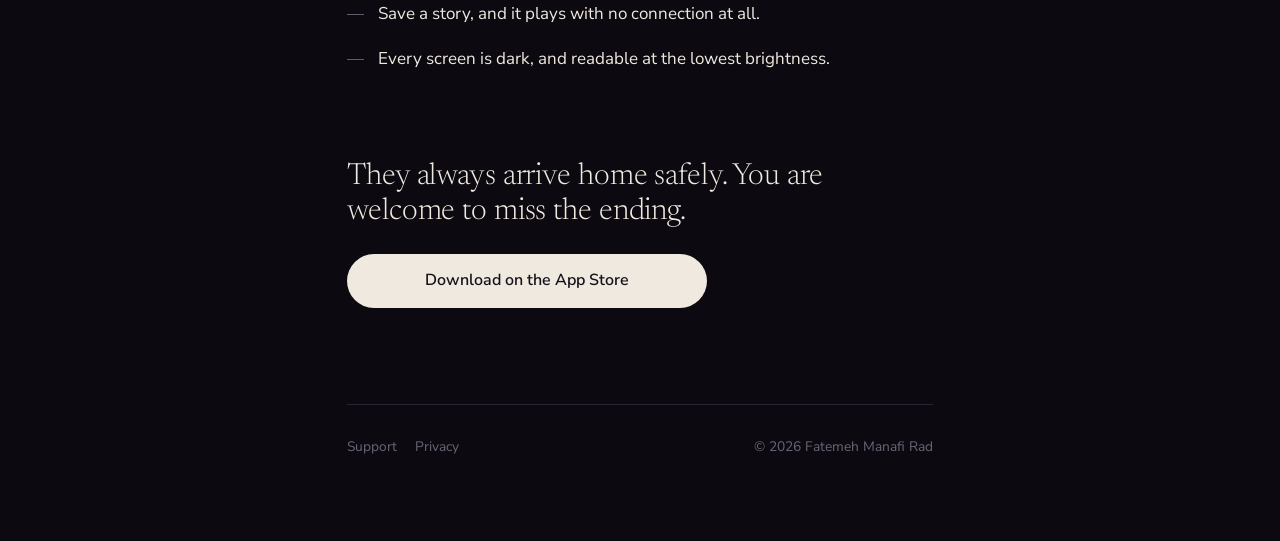
==== commit df9f4367: "Publish from midnightmeows 26b1bc2" ====
--- a/index.html
+++ b/index.html
@@ -101,35 +101,30 @@
 
   /* Listen */
   section { margin-top: 88px; }
-  .scene { position: relative; margin: 0 -1.7rem; }
-  .scene { display: grid; }
-  .scene img { grid-area: 1 / 1; display: block; width: 100%; height: auto; aspect-ratio: 848 / 1264; object-fit: cover; opacity: 0;
-    transition: opacity .7s var(--ease);
-    -webkit-mask-image: linear-gradient(to bottom, transparent 0%, #000 14%, #000 70%, transparent 100%);
-            mask-image: linear-gradient(to bottom, transparent 0%, #000 14%, #000 70%, transparent 100%); }
-  .scene img.on { opacity: .92; }
-
-  .player { display: flex; align-items: center; gap: 20px; position: relative; }
-  .scene + .listen .player { margin-top: -40px; }
-  .listen + .listen { margin-top: 44px; }
-  @media (min-width: 640px) { .scene { margin: 0 auto; max-width: 440px; } .scene + .listen .player { margin-top: 24px; } }
+  /* Two sample cards, side by side; each keeps its own scene. */
+  .samples { display: grid; grid-template-columns: 1fr 1fr; gap: 14px; max-width: 480px; }
+  /* The track sits at the bottom of each card, so the two line up when a title wraps. */
+  .listen { min-width: 0; display: flex; flex-direction: column; }
+  .listen .story-cat { margin-bottom: auto; padding-bottom: 10px; }
+  .scene { position: relative; border-radius: 18px; overflow: hidden; background: var(--well); }
+  .scene img { display: block; width: 100%; height: auto; aspect-ratio: 4 / 5; object-fit: cover;
+    object-position: 50% 65%; opacity: .92; }
   .play {
-    flex: none; width: 76px; height: 76px; border-radius: 50%; border: 0; cursor: pointer;
+    position: absolute; left: 12px; bottom: 12px;
+    width: 52px; height: 52px; border-radius: 50%; border: 0; cursor: pointer;
     background: var(--text); color: var(--on-cream); display: grid; place-items: center;
     transition: opacity .3s var(--ease); -webkit-tap-highlight-color: transparent;
   }
   .play:active { opacity: .72; }
-  .play svg { width: 26px; height: 26px; }
+  .play svg { width: 20px; height: 20px; }
   .play .i-pause { display: none; }
   .play[aria-pressed="true"] .i-play { display: none; }
   .play[aria-pressed="true"] .i-pause { display: block; }
-  .meta { min-width: 0; flex: 1; }
-  .story-title { font-size: 1.3rem; line-height: 1.25; margin: 0; }
-  .story-cat { color: var(--dim); font-size: .92rem; margin: 2px 0 12px; }
+  .story-title { font-size: 1.12rem; line-height: 1.25; margin: 14px 0 0; }
+  .story-cat { color: var(--dim); font-size: .86rem; margin: 2px 0 10px; }
   .track { height: 3px; background: var(--hairline); border-radius: 100px; overflow: hidden; }
-  .track span { display: block; height: 100%; width: 0; background: var(--glow); transition: background .7s var(--ease); }
-  .time { color: var(--faint); font-size: .8rem; margin-top: 6px; font-variant-numeric: tabular-nums; }
-  .blurb { color: var(--dim); margin: 28px 0 0; }
+  .track span { display: block; height: 100%; width: 0; background: var(--c); }
+  .time { color: var(--faint); font-size: .78rem; margin-top: 6px; font-variant-numeric: tabular-nums; }
 
   /* Cats — a snap row, never a grid, like the Gallery */
   .cats {
@@ -146,6 +141,8 @@
   .portrait img { width: 100%; height: 100%; object-fit: contain; }
   .cat h3 { font-size: 1.35rem; margin: 0 0 4px; }
   .cat p { color: var(--dim); font-size: .88rem; line-height: 1.4; margin: 0; }
+  .cats-lede { color: var(--dim); max-width: 30em; margin: 0 0 28px; }
+  .more { color: var(--dim); margin: 16px 0 0; }
   .cat .soon { color: var(--faint); font-size: .76rem; margin-top: 8px; }
   /* Wide enough for all five: no scrolling row to hide one off the edge. */
   @media (min-width: 700px) {
@@ -194,50 +191,41 @@
     <p class="note rise d2">For iPhone</p>
   </header>
 
-  <section aria-labelledby="listen-h">
-    <p class="micro" id="listen-h">The start of a first night</p>
-    <!-- The scene shows whichever cat was played last. -->
-    <div class="scene">
-      <img data-cat="luna" class="on" src="assets/scene-luna.webp" width="848" height="1264" alt="Night over a canal, fences and rooftops in blue moonlight." loading="lazy">
-      <img data-cat="cachito" src="assets/scene-cachito.webp" width="848" height="1264" alt="A cat walking through long grass in front of a low moon, rooftops behind." loading="lazy">
-    </div>
-    <!-- preload="none": nothing downloads until someone presses play. -->
-    <div class="listen" data-cat="luna" data-accent="#8FA6C4" data-total="103">
-      <div class="player">
-        <button class="play" type="button" aria-pressed="false" data-label="the start of Along the Tops of Things, read by a man" aria-label="Play the start of Along the Tops of Things, read by a man">
+  <!-- preload="none": nothing downloads until someone presses play. -->
+  <section class="samples" aria-label="Listen to the start of a story">
+    <div class="listen" style="--c:#8FA6C4" data-total="103">
+      <div class="scene">
+        <img src="assets/scene-luna.webp" width="848" height="1264" alt="Night over a canal, fences and rooftops in blue moonlight." loading="lazy">
+        <button class="play" type="button" aria-pressed="false" data-label="the start of Along the Tops of Things" aria-label="Play the start of Along the Tops of Things">
           <svg class="i-play" viewBox="0 0 24 24" aria-hidden="true"><path d="M7 4.5v15l13-7.5z" fill="currentColor"/></svg>
           <svg class="i-pause" viewBox="0 0 24 24" aria-hidden="true"><path d="M6.5 4.5h4v15h-4zM13.5 4.5h4v15h-4z" fill="currentColor"/></svg>
         </button>
-        <div class="meta">
-          <p class="story-title serif">Along the Tops of Things</p>
-          <p class="story-cat">Luna · read by a man</p>
-          <div class="track" aria-hidden="true"><span></span></div>
-          <div class="time" aria-hidden="true">1:43</div>
-        </div>
       </div>
-      <p class="blurb">Down the wooden steps, along the fences, out to the canal and back.</p>
+      <p class="story-title serif">Along the Tops of Things</p>
+      <p class="story-cat">Luna</p>
+      <div class="track" aria-hidden="true"><span></span></div>
+      <div class="time" aria-hidden="true">1:43</div>
       <audio src="assets/luna-sample.mp3" preload="none"></audio>
     </div>
-    <div class="listen" data-cat="cachito" data-accent="#E0A85C" data-total="92">
-      <div class="player">
-        <button class="play" type="button" aria-pressed="false" data-label="the start of The Long Way Down, read by a woman" aria-label="Play the start of The Long Way Down, read by a woman">
+    <div class="listen" style="--c:#E0A85C" data-total="92">
+      <div class="scene">
+        <img src="assets/scene-cachito.webp" width="848" height="1264" alt="A cat walking through long grass in front of a low moon, rooftops behind." loading="lazy">
+        <button class="play" type="button" aria-pressed="false" data-label="the start of The Long Way Down" aria-label="Play the start of The Long Way Down">
           <svg class="i-play" viewBox="0 0 24 24" aria-hidden="true"><path d="M7 4.5v15l13-7.5z" fill="currentColor"/></svg>
           <svg class="i-pause" viewBox="0 0 24 24" aria-hidden="true"><path d="M6.5 4.5h4v15h-4zM13.5 4.5h4v15h-4z" fill="currentColor"/></svg>
         </button>
-        <div class="meta">
-          <p class="story-title serif">The Long Way Down</p>
-          <p class="story-cat">Cachito · read by a woman</p>
-          <div class="track" aria-hidden="true"><span></span></div>
-          <div class="time" aria-hidden="true">1:32</div>
-        </div>
       </div>
-      <p class="blurb">Out through the cat door, over the roofs, down through the village, and back up.</p>
+      <p class="story-title serif">The Long Way Down</p>
+      <p class="story-cat">Cachito</p>
+      <div class="track" aria-hidden="true"><span></span></div>
+      <div class="time" aria-hidden="true">1:32</div>
       <audio src="assets/cachito-sample.mp3" preload="none"></audio>
     </div>
   </section>
 
   <section aria-labelledby="cats-h">
     <p class="micro" id="cats-h">The cats</p>
+    <p class="cats-lede">Every cat has a character of their own. Some are shy and keep to the edges, some are bold and playful, and each one spends the night the way only they would.</p>
     <ul class="cats">
       <li class="cat" tabindex="0" data-accent="#8FA6C4">
         <div class="portrait" style="--c:#8FA6C4"><img src="assets/cats/luna.webp" alt="" loading="lazy"></div>
@@ -262,6 +250,7 @@
         <p class="soon">Coming soon</p>
       </li>
     </ul>
+    <p class="more">More cats and more stories are on the way.</p>
   </section>
 
   <section aria-labelledby="day-h">
@@ -288,9 +277,8 @@
 
 <script>
   // The sample players. Nothing plays until a button is pressed, and only one
-  // plays at a time. The scene and the accent follow the cat being played.
+  // plays at a time.
   (function () {
-    var root = document.documentElement;
     var listens = document.querySelectorAll('.listen');
     function fmt(s) { s = Math.max(0, Math.round(s)); return Math.floor(s / 60) + ':' + String(s % 60).padStart(2, '0'); }
     listens.forEach(function (el) {
@@ -306,10 +294,6 @@
       btn.addEventListener('click', function () {
         if (audio.paused) {
           document.querySelectorAll('.listen audio').forEach(function (a) { if (a !== audio) a.pause(); });
-          document.querySelectorAll('.scene img').forEach(function (img) {
-            img.classList.toggle('on', img.dataset.cat === el.dataset.cat);
-          });
-          root.style.setProperty('--glow', el.dataset.accent);
           audio.play().catch(function () { set(false); });
         } else { audio.pause(); }
       });
